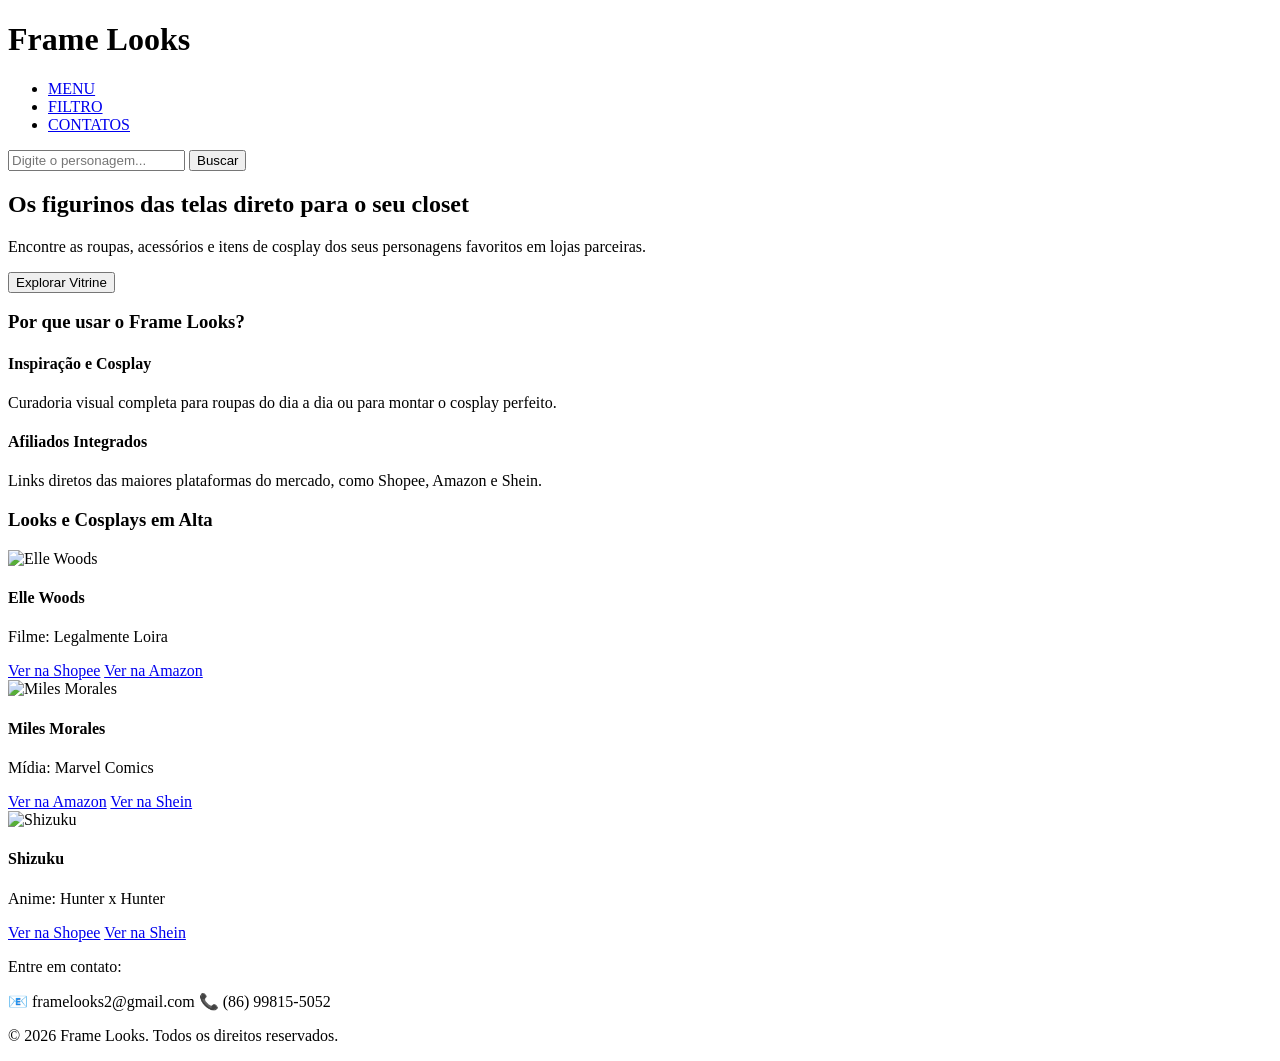
==== html/index.html @ 2de7c11b "feat: vitrine do frame looks" ====
<!DOCTYPE html>
<html lang="pt-br">
<head>
    <meta charset="UTF-8">
    <meta name="viewport" content="width=device-width, initial-scale=1.0">
    <title>Frame Looks | Do Ecrã para o seu Closet</title>
    <link rel="stylesheet" href="css/style.css">
</head>
<body>

    <header class="topo-marca">
        <div class="logo">
            <h1>Frame Looks</h1>
        </div>
        <nav class="menu-navegacao">
            <ul>
                <li><a href="#inicio">MENU</a></li>
                <li><a href="#vitrine">FILTRO</a></li>
                <li><a href="#contato">CONTATOS</a></li>
            </ul>
        </nav>
        <div class="busca-container">
            <input type="text" id="campo-busca" placeholder="Digite o personagem...">
            <button id="btn-busca">Buscar</button>
        </div>
    </header>

    <main>
        <section id="inicio" class="secao-hero">
            <h2>Os figurinos das telas direto para o seu closet</h2>
            <p>Encontre as roupas, acessórios e itens de cosplay dos seus personagens favoritos em lojas parceiras.</p>
            <button class="btn-principal" id="btn-explorar">Explorar Vitrine</button>
        </section>

        <section id="beneficios" class="secao-beneficios">
            <h3>Por que usar o Frame Looks?</h3>
            <div class="beneficios-container">
                <article class="beneficio-card">
                    <h4>Inspiração e Cosplay</h4>
                    <p>Curadoria visual completa para roupas do dia a dia ou para montar o cosplay perfeito.</p>
                </article>
                <article class="beneficio-card">
                    <h4>Afiliados Integrados</h4>
                    <p>Links diretos das maiores plataformas do mercado, como Shopee, Amazon e Shein.</p>
                </article>
            </div>
        </section>

        <section id="vitrine" class="secao-vitrine">
            <h3>Looks e Cosplays em Alta</h3>
            <div class="vitrine-container">
                <article class="look-card" data-personagem="elle woods">
                    <img src="https://i.pinimg.com/236x/64/03/b2/6403b28e8d918ac08b175a3683c3ab5d.jpg?nii=t" alt="Elle Woods" class="look-img">
                    <h4>Elle Woods</h4>
                    <p class="obra-midia">Filme: Legalmente Loira</p>
                    <div class="links-afiliados">
                        <a href="#" class="btn-loja shopee">Ver na Shopee</a>
                        <a href="#" class="btn-loja amazon">Ver na Amazon</a>
                    </div>
                </article>

                <article class="look-card" data-personagem="miles morales">
                    <img src="https://i.pinimg.com/736x/98/9b/88/989b8825048e2fec31570a674437588b.jpg" alt="Miles Morales" class="look-img">
                    <h4>Miles Morales</h4>
                    <p class="obra-midia">Mídia: Marvel Comics</p>
                    <div class="links-afiliados">
                        <a href="#" class="btn-loja amazon">Ver na Amazon</a>
                        <a href="#" class="btn-loja shein">Ver na Shein</a>
                    </div>
                </article>

                <article class="look-card" data-personagem="shizuku">
                    <img src="https://i.pinimg.com/736x/1a/0c/fc/1a0cfc4b727cd4cb0b23023023e9cb14.jpg" alt="Shizuku" class="look-img">
                    <h4>Shizuku</h4>
                    <p class="obra-midia">Anime: Hunter x Hunter</p>
                    <div class="links-afiliados">
                        <a href="#" class="btn-loja shopee">Ver na Shopee</a>
                        <a href="#" class="btn-loja shein">Ver na Shein</a>
                    </div>
                </article>
            </div>
        </section>
    </main>

    <footer id="contato" class="rodape-site">
        <p>Entre em contato:</p>
        <div class="contatos-info">
            <span>📧 framelooks2@gmail.com</span>
            <span>📞 (86) 99815-5052</span>
        </div>
        <p class="diretos-autorais">&copy; 2026 Frame Looks. Todos os direitos reservados.</p>
    </footer>

    <script src="js/script.js"></script>
</body>
</html>
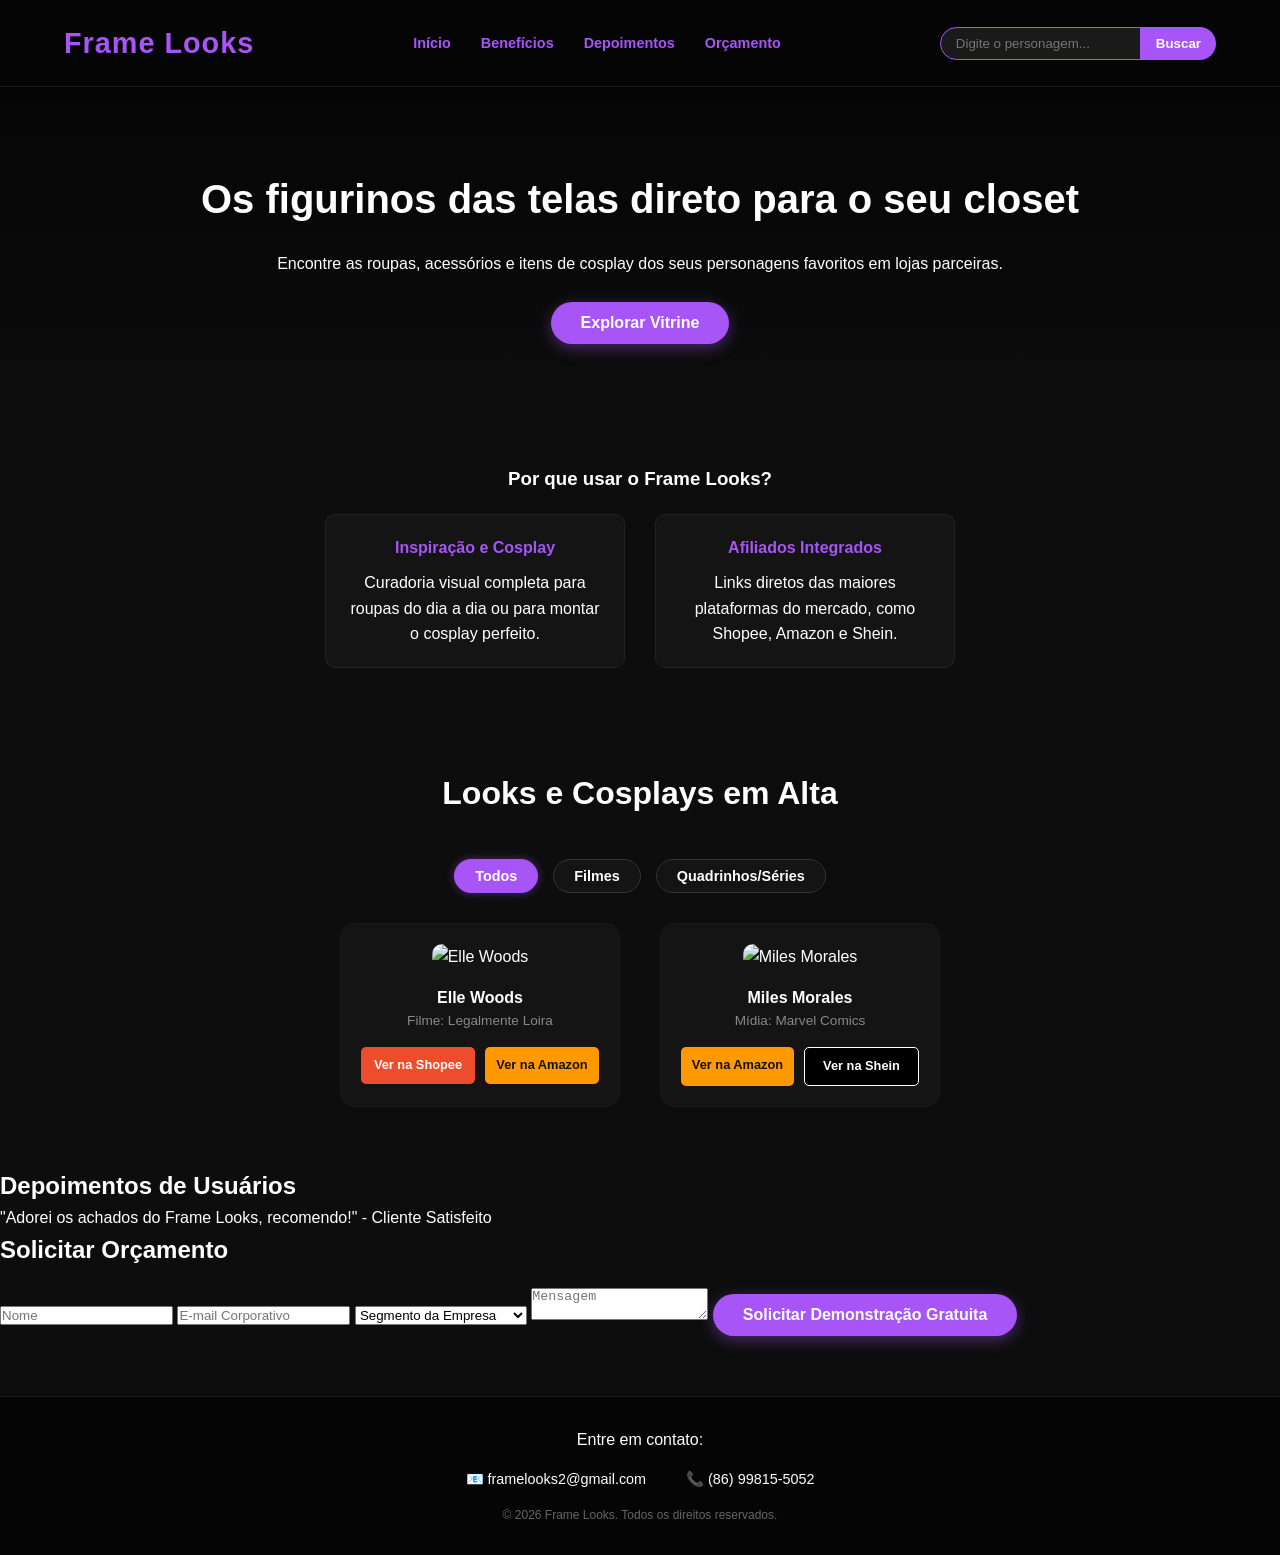
==== commit 6772b39b: "fix: atualiza index e script com secoes obrigatorias" ====
--- a/html/index.html
+++ b/html/index.html
@@ -4,19 +4,19 @@
     <meta charset="UTF-8">
     <meta name="viewport" content="width=device-width, initial-scale=1.0">
     <title>Frame Looks | Do Ecrã para o seu Closet</title>
-    <link rel="stylesheet" href="css/style.css">
+    <link rel="stylesheet" href="../css/estilos.css">
 </head>
 <body>
-
     <header class="topo-marca">
         <div class="logo">
             <h1>Frame Looks</h1>
         </div>
         <nav class="menu-navegacao">
             <ul>
-                <li><a href="#inicio">MENU</a></li>
-                <li><a href="#vitrine">FILTRO</a></li>
-                <li><a href="#contato">CONTATOS</a></li>
+                <li><a href="#inicio">Início</a></li>
+                <li><a href="#beneficios">Benefícios</a></li>
+                <li><a href="#depoimentos">Depoimentos</a></li>
+                <li><a href="#orcamento">Orçamento</a></li>
             </ul>
         </nav>
         <div class="busca-container">
@@ -48,8 +48,15 @@
 
         <section id="vitrine" class="secao-vitrine">
             <h3>Looks e Cosplays em Alta</h3>
+            <div class="filtros-container">
+                <button class="btn-filtro ativo" data-filtro="todos">Todos</button>
+                <button class="btn-filtro" data-filtro="filme">Filmes</button>
+                <button class="btn-filtro" data-filtro="midia">Quadrinhos/Séries</button>
+            </div>
+
             <div class="vitrine-container">
-                <article class="look-card" data-personagem="elle woods">
+                <!-- Adicionado data-categoria="filme" -->
+                <article class="look-card" data-personagem="elle woods" data-categoria="filme">
                     <img src="https://i.pinimg.com/236x/64/03/b2/6403b28e8d918ac08b175a3683c3ab5d.jpg?nii=t" alt="Elle Woods" class="look-img">
                     <h4>Elle Woods</h4>
                     <p class="obra-midia">Filme: Legalmente Loira</p>
@@ -59,7 +66,8 @@
                     </div>
                 </article>
 
-                <article class="look-card" data-personagem="miles morales">
+                <!-- Adicionado data-categoria="midia" -->
+                <article class="look-card" data-personagem="miles morales" data-categoria="midia">
                     <img src="https://i.pinimg.com/736x/98/9b/88/989b8825048e2fec31570a674437588b.jpg" alt="Miles Morales" class="look-img">
                     <h4>Miles Morales</h4>
                     <p class="obra-midia">Mídia: Marvel Comics</p>
@@ -68,17 +76,33 @@
                         <a href="#" class="btn-loja shein">Ver na Shein</a>
                     </div>
                 </article>
+            </div>
+        </section>
 
-                <article class="look-card" data-personagem="shizuku">
-                    <img src="https://i.pinimg.com/736x/1a/0c/fc/1a0cfc4b727cd4cb0b23023023e9cb14.jpg" alt="Shizuku" class="look-img">
-                    <h4>Shizuku</h4>
-                    <p class="obra-midia">Anime: Hunter x Hunter</p>
-                    <div class="links-afiliados">
-                        <a href="#" class="btn-loja shopee">Ver na Shopee</a>
-                        <a href="#" class="btn-loja shein">Ver na Shein</a>
-                    </div>
-                </article>
+        <!-- Seção Depoimentos Obrigatória -->
+        <section id="depoimentos" class="secao-depoimentos">
+            <h2>Depoimentos de Usuários</h2>
+            <div class="depoimentos-container">
+                <div class="depoimento-card">
+                    <p>"Adorei os achados do Frame Looks, recomendo!" - Cliente Satisfeito</p>
+                </div>
             </div>
+        </section>
+
+        <!-- Seção Orçamento Obrigatória -->
+        <section id="orcamento" class="secao-orcamento">
+            <h2>Solicitar Orçamento</h2>
+            <form class="formulario-orcamento">
+                <input type="text" placeholder="Nome" required>
+                <input type="email" placeholder="E-mail Corporativo" required>
+                <select required>
+                    <option value="">Segmento da Empresa</option>
+                    <option value="moda">Varejo de Moda</option>
+                    <option value="entretenimento">Entretenimento / Eventos</option>
+                </select>
+                <textarea placeholder="Mensagem" required></textarea>
+                <button type="submit" class="btn-principal">Solicitar Demonstração Gratuita</button>
+            </form>
         </section>
     </main>
 
--- a/css/estilos.css
+++ b/css/estilos.css
@@ -0,0 +1,241 @@
+* {
+    margin: 0;
+    padding: 0;
+    box-sizing: border-box;
+}
+
+body {
+    background-color: #0d0d0d; 
+    color: #ffffff;
+    font-family: 'Segoe UI', Tahoma, Geneva, Verdana, sans-serif;
+    line-height: 1.6;
+}
+
+.topo-marca {
+    display: flex;
+    justify-content: space-between;
+    align-items: center;
+    padding: 20px 5%;
+    border-bottom: 1px solid #1a1a1a;
+    background-color: #050505;
+}
+
+.logo h1 {
+    font-size: 1.8rem;
+    color: #a855f7; 
+    letter-spacing: 1px;
+}
+
+.menu-navegacao ul {
+    display: flex;
+    list-style: none;
+    gap: 30px;
+}
+
+.menu-navegacao a {
+    color: #a855f7; 
+    text-decoration: none;
+    font-weight: 600;
+    font-size: 0.9rem;
+    transition: color 0.3s;
+}
+
+.menu-navegacao a:hover {
+    color: #d8b4fe;
+}
+
+.busca-container {
+    display: flex;
+}
+
+.busca-container input {
+    background-color: #1a1a1a;
+    border: 1px solid #a855f7;
+    color: white;
+    padding: 8px 15px;
+    border-radius: 20px 0 0 20px;
+    outline: none;
+}
+
+.busca-container button {
+    background-color: #a855f7;
+    border: none;
+    color: white;
+    padding: 8px 15px;
+    border-radius: 0 20px 20px 0;
+    cursor: pointer;
+    font-weight: bold;
+}
+
+.secao-hero {
+    text-align: center;
+    padding: 80px 10%;
+    background: linear-gradient(180deg, #050505 0%, #0d0d0d 100%);
+}
+
+.secao-hero h2 {
+    font-size: 2.5rem;
+    margin-bottom: 20px;
+    color: #ffffff;
+}
+
+.btn-principal {
+    background-color: #a855f7;
+    color: white;
+    border: none;
+    padding: 12px 30px;
+    font-size: 1rem;
+    font-weight: bold;
+    border-radius: 25px;
+    margin-top: 25px;
+    cursor: pointer;
+    box-shadow: 0 4px 15px rgba(168, 85, 247, 0.4);
+    transition: transform 0.2s;
+}
+
+.btn-principal:hover {
+    transform: scale(1.05);
+}
+
+.secao-beneficios {
+    padding: 40px 5%;
+    text-align: center;
+}
+
+.beneficios-container {
+    display: flex;
+    justify-content: center;
+    gap: 30px;
+    margin-top: 20px;
+}
+
+.beneficio-card {
+    background-color: #141414;
+    padding: 20px;
+    border-radius: 10px;
+    width: 300px;
+    border: 1px solid #222;
+}
+
+.beneficio-card h4 {
+    color: #a855f7;
+    margin-bottom: 10px;
+}
+
+.secao-vitrine {
+    padding: 60px 5%;
+    text-align: center;
+}
+
+.secao-vitrine h3 {
+    font-size: 2rem;
+    margin-bottom: 40px;
+}
+
+.vitrine-container {
+    display: flex;
+    justify-content: center;
+    flex-wrap: wrap; 
+    gap: 40px;
+}
+
+.look-card {
+    background-color: #141414;
+    border-radius: 15px;
+    padding: 20px;
+    width: 280px;
+    border: 1px solid #1a1a1a;
+    transition: transform 0.3s, border-color 0.3s;
+}
+
+.look-card:hover {
+    transform: translateY(-10px);
+    border-color: #a855f7;
+}
+
+.look-img {
+    width: 100%;
+    height: 320px;
+    object-fit: cover;
+    border-radius: 10px;
+    margin-bottom: 15px;
+}
+
+.obra-midia {
+    font-size: 0.85rem;
+    color: #888;
+    margin-bottom: 15px;
+}
+
+.links-afiliados {
+    display: flex;
+    justify-content: space-between;
+    gap: 10px;
+}
+
+.btn-loja {
+    flex: 1;
+    text-align: center;
+    text-decoration: none;
+    font-size: 0.8rem;
+    font-weight: bold;
+    padding: 8px 0;
+    border-radius: 5px;
+    color: white;
+}
+
+.shopee { background-color: #ee4d2d; }
+.amazon { background-color: #ff9900; color: #111; }
+.shein { background-color: #000000; border: 1px solid #fff; }
+
+.rodape-site {
+    background-color: #050505; 
+    padding: 30px 5%; 
+    text-align: center;
+    border-top: 1px solid #1a1a1a;
+    margin-top: 60px;
+}
+
+.contatos-info {
+    display: flex;
+    justify-content: center;
+    gap: 40px;
+    margin: 15px 0;
+    font-size: 0.9rem;
+}
+
+.diretos-autorais {
+    font-size: 0.75rem;
+    color: #666;
+}
+/* Estilos dos Botões de Filtro */
+.filtros-container {
+    display: flex;
+    justify-content: center;
+    gap: 15px;
+    margin-bottom: 30px;
+}
+
+.btn-filtro {
+    background-color: #141414;
+    color: #ffffff;
+    border: 1px solid #333;
+    padding: 8px 20px;
+    border-radius: 20px;
+    cursor: pointer;
+    font-weight: 600;
+    font-size: 0.9rem;
+    transition: all 0.3s;
+}
+
+.btn-filtro:hover {
+    border-color: #a855f7;
+    color: #a855f7;
+}
+
+.btn-filtro.ativo {
+    background-color: #a855f7;
+    border-color: #a855f7;
+    color: #ffffff;
+    box-shadow: 0 0 10px rgba(168, 85, 247, 0.4);
+}
